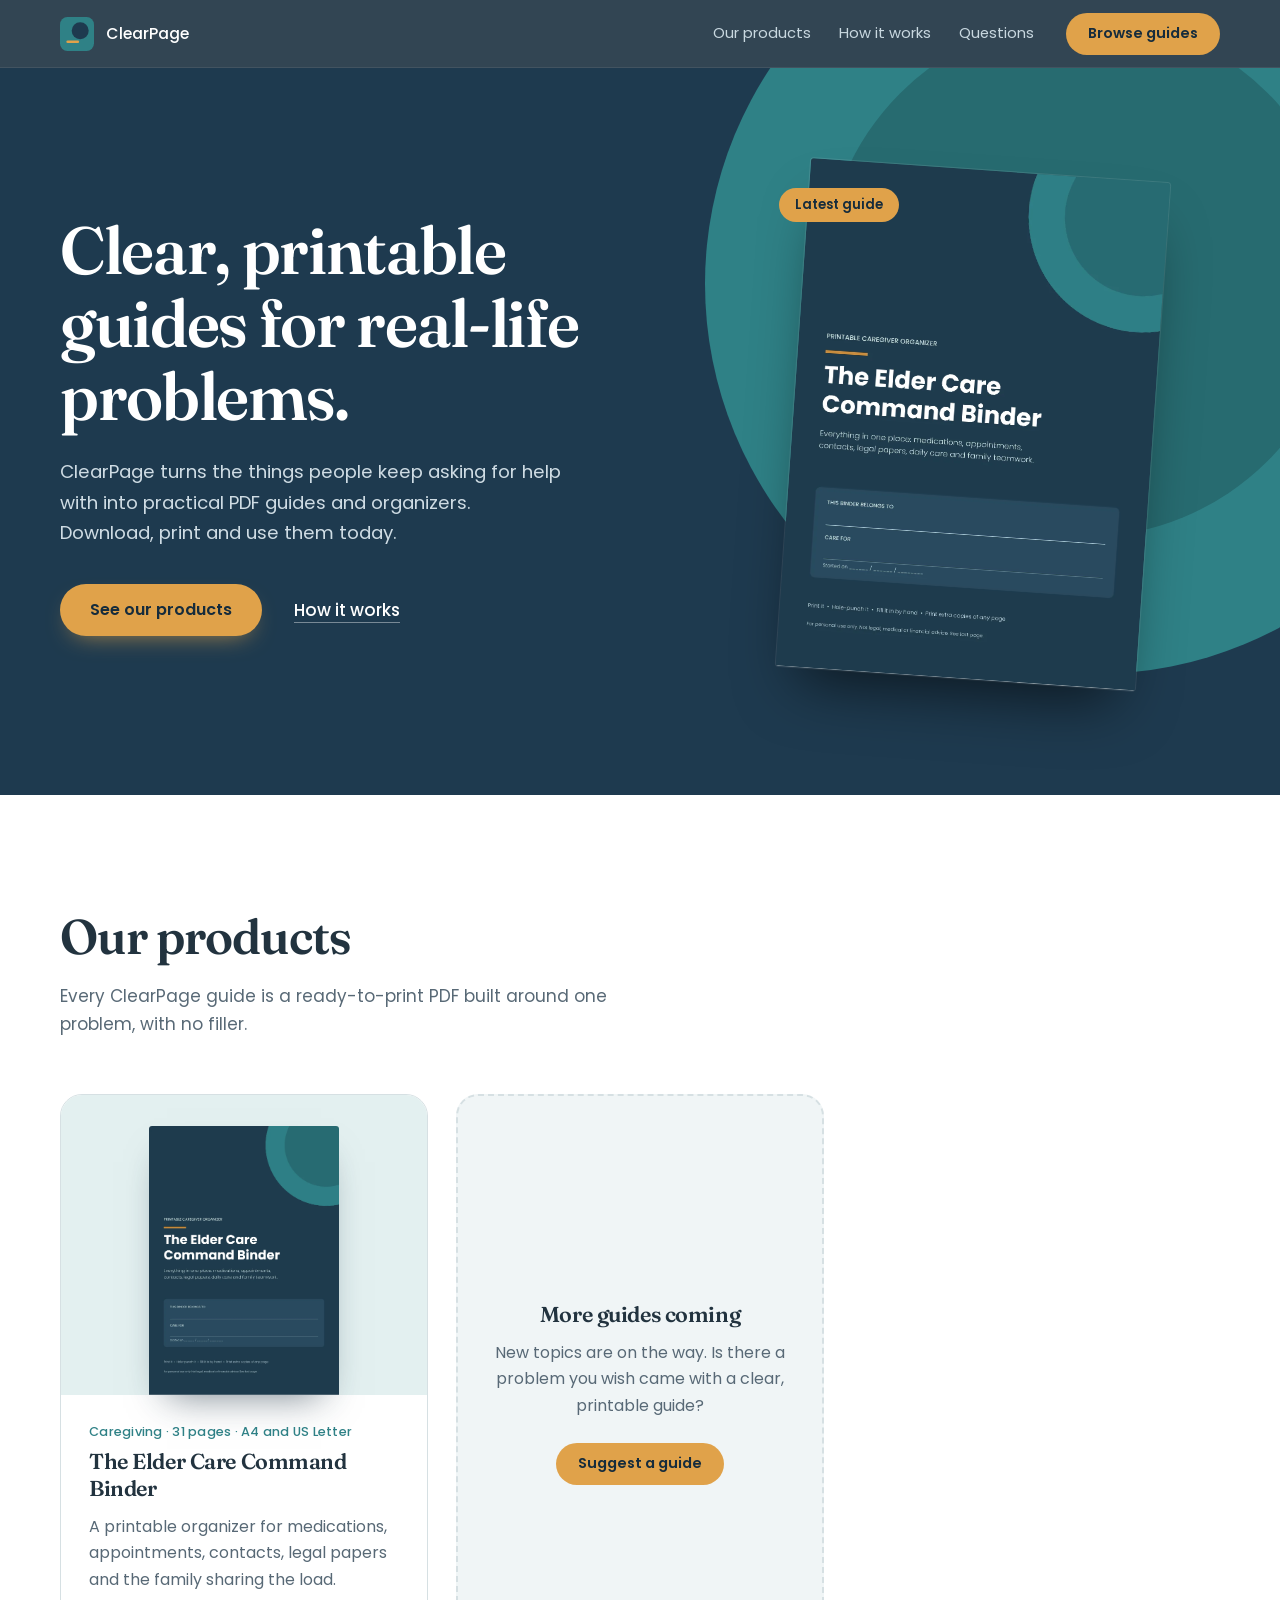
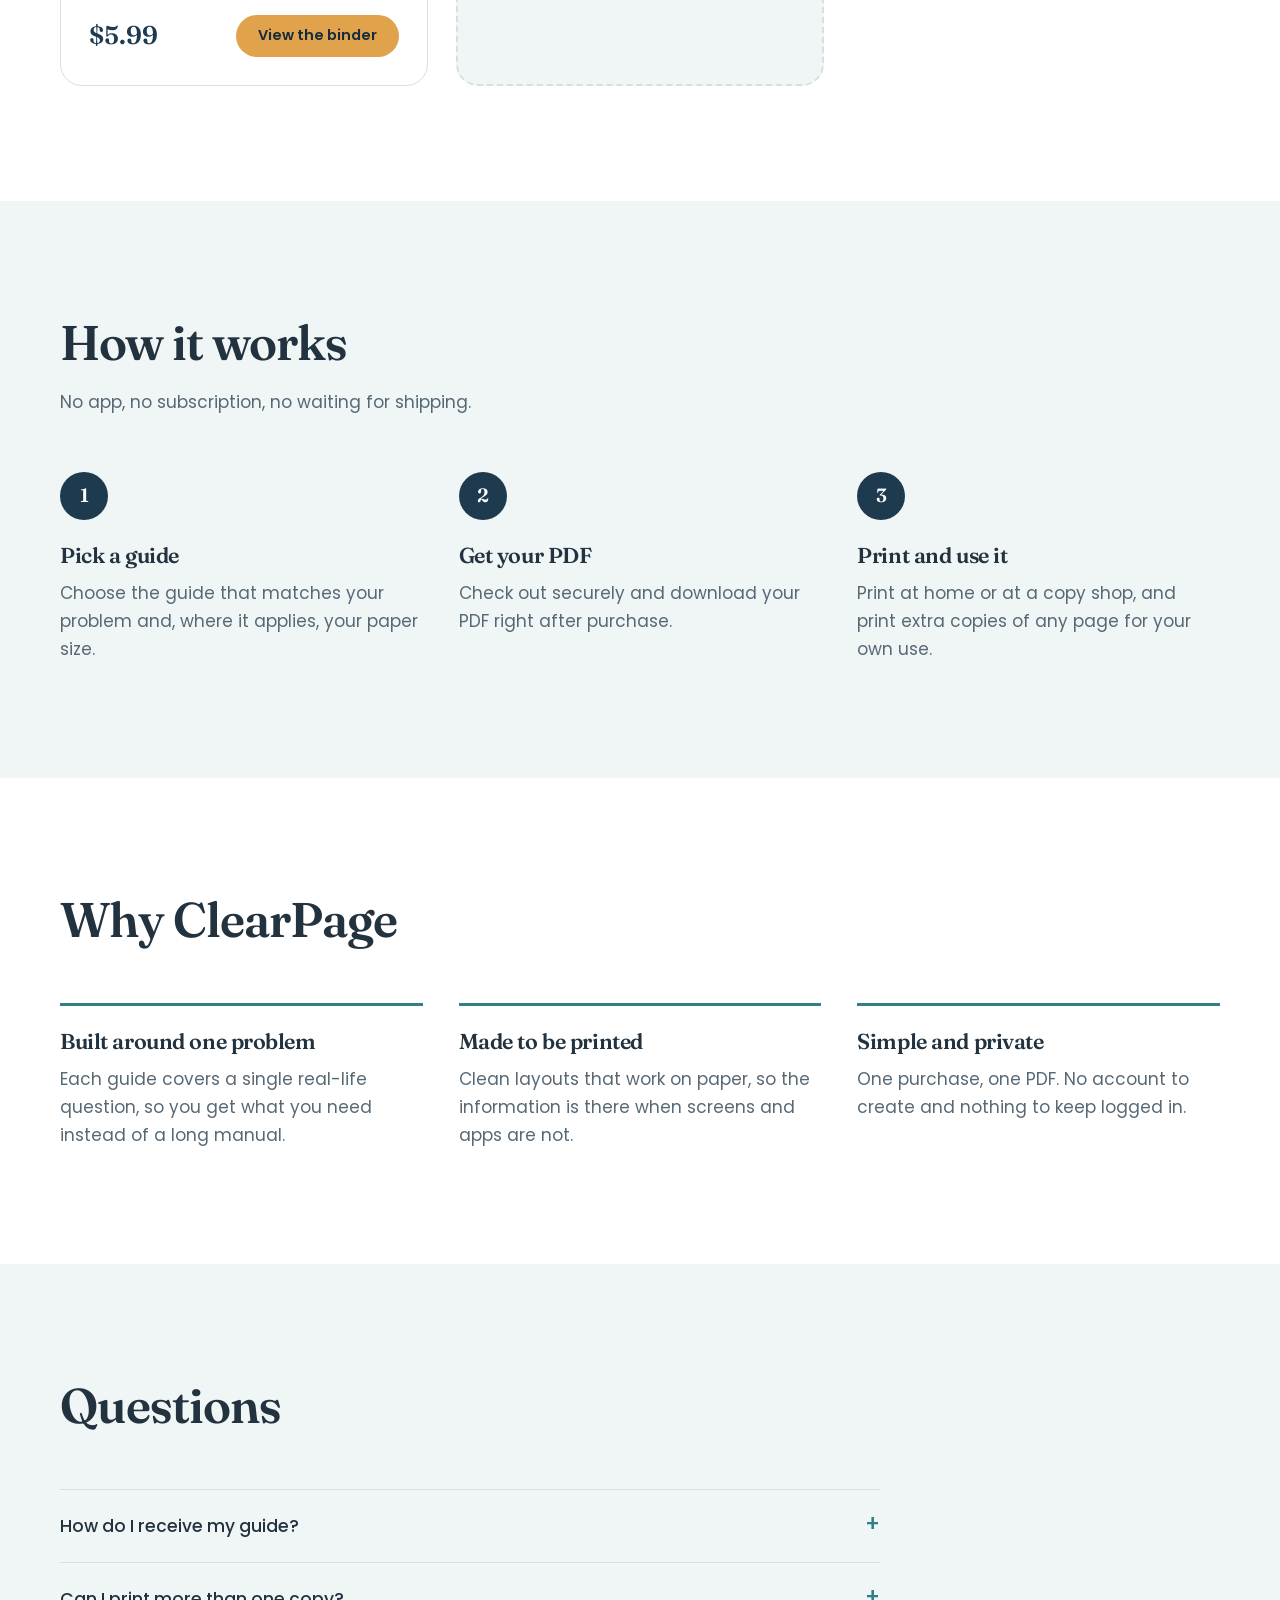
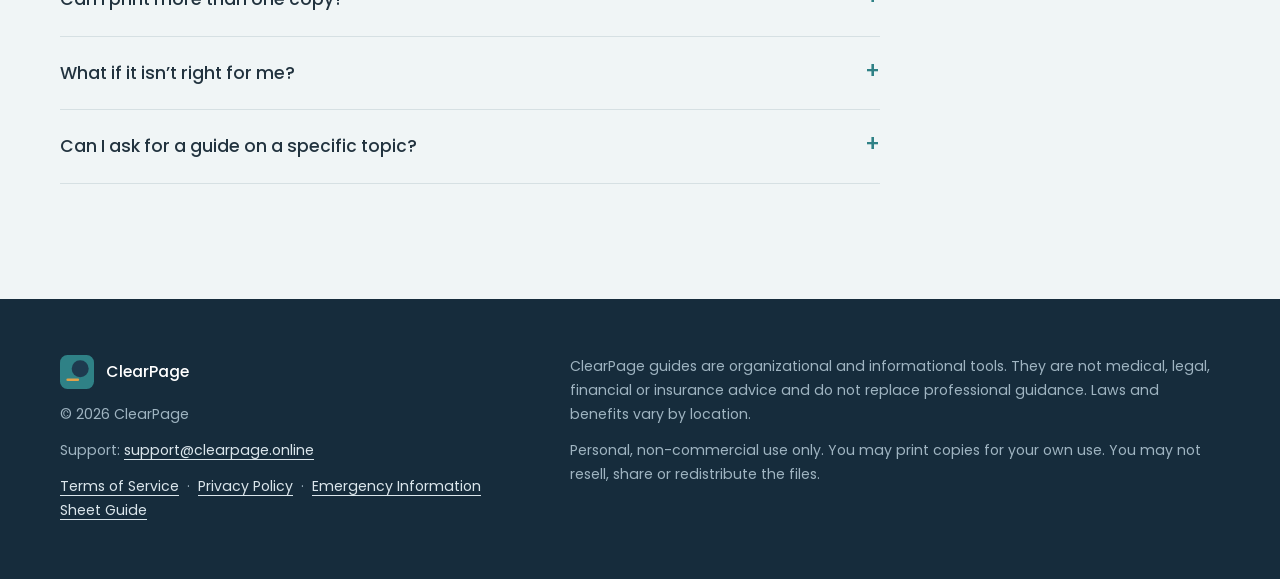
==== index.html @ ba57073b "Add files via upload" ====
<!DOCTYPE html>
<html lang="en">
<head>
<meta charset="utf-8">
<meta name="viewport" content="width=device-width, initial-scale=1">
<title>ClearPage | Clear, printable guides and organizers (PDF)</title>
<meta name="description" content="ClearPage turns real-life problems people keep asking about into practical, printable PDF guides and organizers. Instant download, print and use today.">
<meta name="theme-color" content="#1e3a4f">
<link rel="canonical" href="https://clearpage.online/">
<meta property="og:type" content="website">
<meta property="og:site_name" content="ClearPage">
<meta property="og:url" content="https://clearpage.online/">
<meta property="og:title" content="ClearPage | Clear, printable guides for real-life problems">
<meta property="og:description" content="Practical printable PDF guides and organizers. Instant download, print and use today.">
<meta property="og:image" content="https://clearpage.online/assets/og-home.png">
<meta property="og:image:width" content="1200">
<meta property="og:image:height" content="630">
<meta property="og:image:alt" content="ClearPage: Clear, printable guides for real-life problems.">
<meta name="twitter:card" content="summary_large_image">
<meta name="twitter:title" content="ClearPage | Clear, printable guides for real-life problems">
<meta name="twitter:description" content="Practical printable PDF guides and organizers. Instant download, print and use today.">
<meta name="twitter:image" content="https://clearpage.online/assets/og-home.png">
<link rel="icon" href="data:image/svg+xml,%3Csvg xmlns='http://www.w3.org/2000/svg' viewBox='0 0 64 64'%3E%3Crect width='64' height='64' rx='14' fill='%231e3a4f'/%3E%3Ccircle cx='38' cy='26' r='16' fill='%232f8186'/%3E%3Crect x='12' y='44' width='24' height='5' rx='2.5' fill='%23e0a24a'/%3E%3C/svg%3E">
<link rel="preconnect" href="https://fonts.googleapis.com">
<link rel="preconnect" href="https://fonts.gstatic.com" crossorigin>
<link href="https://fonts.googleapis.com/css2?family=Fraunces:opsz,wght@9..144,500;9..144,600&family=Poppins:wght@300;400;500;600&display=swap" rel="stylesheet">

<style>
:root{
  --ink:#1e3a4f;--ink-deep:#162c3c;--teal:#2f8186;--teal-deep:#276b70;--teal-soft:#e3f0f0;
  --amber:#e0a24a;--amber-hover:#ebb560;--mist:#f0f5f6;--text:#22333f;--muted:#586976;--line:#d6e0e3;
  --serif:"Fraunces",Georgia,"Times New Roman",serif;
  --sans:"Poppins",system-ui,-apple-system,"Segoe UI",Roboto,sans-serif;
  --header-h:68px;
}
*,*::before,*::after{box-sizing:border-box}
html{scroll-behavior:smooth;-webkit-text-size-adjust:100%}
body{margin:0;font-family:var(--sans);font-size:1.0625rem;line-height:1.65;color:var(--text);background:#fff;-webkit-font-smoothing:antialiased}
img{max-width:100%;display:block}
h1,h2,h3,p,ul,ol{margin:0}
ul,ol{padding:0;list-style:none}
section[id]{scroll-margin-top:var(--header-h)}
:focus-visible{outline:3px solid var(--amber);outline-offset:3px}
.wrap{width:min(1160px,100% - 48px);margin-inline:auto}
.sec{padding:clamp(72px,9vw,120px) 0}
.sec-mist{background:var(--mist)}
h1,h2,h3{font-family:var(--serif);font-weight:600;letter-spacing:-.02em;line-height:1.1}
h2{font-size:clamp(2rem,3.8vw,3.1rem)}
h3{font-size:1.35rem;line-height:1.25}
.lede{color:var(--muted);max-width:56ch;margin-top:18px}
.sec-head{margin-bottom:clamp(36px,5vw,56px)}
a{color:inherit}

.btn{display:inline-flex;align-items:center;justify-content:center;min-height:52px;padding:0 30px;border-radius:999px;border:0;background:var(--amber);color:var(--ink-deep);font-weight:600;font-size:1rem;text-decoration:none;cursor:pointer;transition:background .2s,transform .2s;box-shadow:0 10px 24px -12px rgba(224,162,74,.8)}
.btn:hover{background:var(--amber-hover);transform:translateY(-2px)}
.btn-sm{min-height:42px;padding:0 22px;font-size:.9rem;box-shadow:none}
.link{color:#fff;font-weight:500;text-decoration:underline;text-decoration-color:rgba(255,255,255,.4);text-underline-offset:6px}
.link:hover{text-decoration-color:var(--amber)}

/* Header */
.site-header{position:sticky;top:0;z-index:50;height:var(--header-h);background:rgba(22,44,60,.88);backdrop-filter:blur(14px);-webkit-backdrop-filter:blur(14px);border-bottom:1px solid rgba(255,255,255,.08)}
.site-header .wrap{height:100%;display:flex;align-items:center;justify-content:space-between;gap:24px}
.brand{display:flex;align-items:center;gap:12px;color:#fff;text-decoration:none;font-weight:500;font-size:.98rem}
.brand svg{width:34px;height:34px}
.nav{display:flex;align-items:center;gap:32px}
.nav-links{display:flex;gap:28px}
.nav-links a{color:#c9d8e0;text-decoration:none;font-size:.92rem;transition:color .2s}
.nav-links a:hover{color:#fff}

/* Hero */
.hero{position:relative;overflow:hidden;background:var(--ink);color:#fff;padding:clamp(56px,8vw,104px) 0 clamp(72px,9vw,120px)}
.hero::before,.hero::after{content:"";position:absolute;border-radius:50%}
.hero::before{width:min(80vw,780px);aspect-ratio:1;right:-16vw;top:-24%;background:var(--teal)}
.hero::after{width:min(54vw,520px);aspect-ratio:1;right:-5vw;top:-7%;background:var(--teal-deep)}
.hero-grid{position:relative;z-index:1;display:grid;grid-template-columns:1.1fr .9fr;gap:clamp(32px,5vw,72px);align-items:center}
.hero h1{font-size:clamp(2.6rem,5.2vw,4.4rem)}
.hero .lede{color:#cfdce4;font-size:1.15rem;max-width:46ch;margin-top:24px}
.hero-actions{display:flex;flex-wrap:wrap;align-items:center;gap:20px 32px;margin-top:36px}
.hero-art{position:relative;max-width:360px;margin-inline:auto}
.hero-art img{width:100%;height:auto;border-radius:3px;transform:rotate(4deg);box-shadow:0 34px 60px -22px rgba(0,0,0,.6),0 0 0 1px rgba(255,255,255,.1)}
.badge{position:absolute;left:-14px;top:18px;z-index:2;background:var(--amber);color:var(--ink-deep);font-weight:600;font-size:.82rem;padding:6px 16px;border-radius:999px}

/* Steps */
.steps{display:grid;grid-template-columns:repeat(3,1fr);gap:36px}
.step-n{width:48px;height:48px;border-radius:50%;background:var(--ink);color:#fff;display:grid;place-items:center;font-family:var(--serif);font-weight:600;font-size:1.2rem}
.steps h3{margin-top:22px}
.steps p{color:var(--muted);margin-top:10px}

/* Products */
.products{display:grid;grid-template-columns:repeat(auto-fill,minmax(300px,1fr));gap:28px}
.pcard{display:flex;flex-direction:column;background:#fff;border:1px solid var(--line);border-radius:22px;overflow:hidden;transition:transform .25s,box-shadow .25s}
.pcard:hover{transform:translateY(-4px);box-shadow:0 24px 40px -24px rgba(22,44,60,.4)}
.pcard-art{display:flex;align-items:flex-end;justify-content:center;height:300px;padding:28px 24px 0;background:var(--teal-soft)}
.pcard-art img{width:190px;height:auto;border-radius:3px 3px 0 0;box-shadow:0 18px 36px -18px rgba(22,44,60,.6)}
.pcard-body{display:flex;flex-direction:column;flex:1;padding:26px 28px 28px}
.tag{font-size:.8rem;font-weight:500;color:var(--teal);letter-spacing:.02em}
.pcard h3{margin-top:6px}
.pcard p{color:var(--muted);margin-top:12px;font-size:1rem;flex:1}
.pcard .meta{display:flex;align-items:center;justify-content:space-between;gap:16px;margin-top:22px}
.price{font-family:var(--serif);font-weight:600;font-size:1.6rem;color:var(--ink);line-height:1}
.price small{font-family:var(--sans);font-weight:400;font-size:.8rem;color:var(--muted)}
.pcard-soon{border:2px dashed var(--line);background:var(--mist);justify-content:center;text-align:center;padding:40px 28px}
.pcard-soon:hover{transform:none;box-shadow:none}
.pcard-soon p{flex:0;margin-inline:auto;max-width:34ch}
.pcard-soon .btn{margin:24px auto 0}

/* Why */
.why{display:grid;grid-template-columns:repeat(3,1fr);gap:36px}
.why li{border-top:3px solid var(--teal);padding-top:22px}
.why p{color:var(--muted);margin-top:10px}

/* FAQ */
.faq{max-width:820px}
.faq details{border-top:1px solid var(--line)}
.faq details:last-child{border-bottom:1px solid var(--line)}
.faq summary{padding:22px 0;cursor:pointer;font-weight:500;font-size:1.08rem;list-style:none;display:flex;justify-content:space-between;gap:24px}
.faq summary::-webkit-details-marker{display:none}
.faq summary::after{content:"+";color:var(--teal);font-size:1.4rem;line-height:1;transition:transform .25s}
.faq details[open] summary::after{transform:rotate(45deg)}
.faq details p{padding:0 48px 24px 0;color:var(--muted)}

/* Footer */
.site-footer{background:var(--ink-deep);color:#9fb4c1;padding:56px 0;font-size:.88rem;line-height:1.7}
.footer-grid{display:grid;grid-template-columns:minmax(0,.8fr) minmax(0,1.2fr);gap:clamp(32px,6vw,96px)}
.site-footer .brand{margin-bottom:14px}
.site-footer p+p{margin-top:12px}
.foot-link{color:#dbe6ec;text-underline-offset:4px}
.foot-link:hover{color:#fff}

@media (max-width:960px){
  .nav-links{display:none}
  .hero-grid,.footer-grid{grid-template-columns:1fr}
  .hero::before{right:-34vw;top:-8%}
  .hero::after{right:-18vw;top:6%}
  .steps,.why{grid-template-columns:1fr;gap:32px}
  .hero-art{max-width:280px}
}
@media (max-width:560px){
  body{font-size:1rem}
  .wrap{width:min(1160px,100% - 40px)}
  .brand span{display:none}
  .faq details p{padding-right:0}
}
@media (prefers-reduced-motion:reduce){html{scroll-behavior:auto}.btn,.pcard{transition:none}}
</style>
</head>

<body>

<header class="site-header">
  <div class="wrap">
    <a class="brand" href="/" aria-label="ClearPage home">
      <svg viewBox="0 0 64 64" aria-hidden="true"><rect width="64" height="64" rx="14" fill="#2f8186"/><circle cx="38" cy="26" r="16" fill="#1e3a4f"/><rect x="12" y="44" width="24" height="5" rx="2.5" fill="#e0a24a"/></svg>
      <span>ClearPage</span>
    </a>
    <nav class="nav" aria-label="Main">
      <div class="nav-links">
        <a href="#products">Our products</a>
        <a href="#how">How it works</a>
        <a href="#faq">Questions</a>
      </div>
      <a class="btn btn-sm" href="#products">Browse guides</a>
    </nav>
  </div>
</header>

<main id="top">

  <!-- Hero -->
  <section class="hero">
    <div class="wrap hero-grid">
      <div>
        <h1>Clear, printable guides for real-life problems.</h1>
        <p class="lede">ClearPage turns the things people keep asking for help with into practical PDF guides and organizers. Download, print and use them today.</p>
        <div class="hero-actions">
          <a class="btn" href="#products">See our products</a>
          <a class="link" href="#how">How it works</a>
        </div>
      </div>
      <div class="hero-art">
        <span class="badge">Latest guide</span>
        <img src="assets/cover-a4.webp" width="1075" height="1521" alt="Cover of The Elder Care Command Binder" fetchpriority="high">
      </div>
    </div>
  </section>

  <!-- Products -->
  <section class="sec" id="products">
    <div class="wrap">
      <div class="sec-head">
        <h2>Our products</h2>
        <p class="lede">Every ClearPage guide is a ready-to-print PDF built around one problem, with no filler.</p>
      </div>
      <div class="products">
        <article class="pcard">
          <div class="pcard-art"><img src="assets/cover-a4.webp" width="1075" height="1521" loading="lazy" alt="The Elder Care Command Binder cover"></div>
          <div class="pcard-body">
            <span class="tag">Caregiving &middot; 31 pages &middot; A4 and US Letter</span>
            <h3>The Elder Care Command Binder</h3>
            <p>A printable organizer for medications, appointments, contacts, legal papers and the family sharing the load.</p>
            <div class="meta">
              <span class="price">$5.99</span>
              <a class="btn btn-sm" href="elder-care-command-binder.html">View the binder</a>
            </div>
          </div>
        </article>

        <article class="pcard pcard-soon">
          <h3>More guides coming</h3>
          <p>New topics are on the way. Is there a problem you wish came with a clear, printable guide?</p>
          <a class="btn btn-sm" href="mailto:support@clearpage.online?subject=Guide%20request">Suggest a guide</a>
        </article>
      </div>
    </div>
  </section>

  <!-- How it works -->
  <section class="sec sec-mist" id="how">
    <div class="wrap">
      <div class="sec-head">
        <h2>How it works</h2>
        <p class="lede">No app, no subscription, no waiting for shipping.</p>
      </div>
      <ol class="steps">
        <li><div class="step-n">1</div><h3>Pick a guide</h3><p>Choose the guide that matches your problem and, where it applies, your paper size.</p></li>
        <li><div class="step-n">2</div><h3>Get your PDF</h3><p>Check out securely and download your PDF right after purchase.</p></li>
        <li><div class="step-n">3</div><h3>Print and use it</h3><p>Print at home or at a copy shop, and print extra copies of any page for your own use.</p></li>
      </ol>
    </div>
  </section>

  <!-- Why -->
  <section class="sec">
    <div class="wrap">
      <div class="sec-head"><h2>Why ClearPage</h2></div>
      <ul class="why">
        <li><h3>Built around one problem</h3><p>Each guide covers a single real-life question, so you get what you need instead of a long manual.</p></li>
        <li><h3>Made to be printed</h3><p>Clean layouts that work on paper, so the information is there when screens and apps are not.</p></li>
        <li><h3>Simple and private</h3><p>One purchase, one PDF. No account to create and nothing to keep logged in.</p></li>
      </ul>
    </div>
  </section>

  <!-- FAQ -->
  <section class="sec sec-mist" id="faq">
    <div class="wrap">
      <div class="sec-head"><h2>Questions</h2></div>
      <div class="faq">
        <details>
          <summary>How do I receive my guide?</summary>
          <p>Checkout is handled securely by Creem. After purchase you download your PDF, then print it whenever you like.</p>
        </details>
        <details>
          <summary>Can I print more than one copy?</summary>
          <p>Yes. You may print as many copies as you need for your own personal use. The file may not be resold, shared or redistributed. See the <a href="terms.html">Terms of Service</a> for details.</p>
        </details>
        <details>
          <summary>What if it isn&rsquo;t right for me?</summary>
          <p>Our <a href="terms.html#refunds">refund policy</a> explains how refunds work. If you have a question first, write to <a href="mailto:support@clearpage.online">support@clearpage.online</a>.</p>
        </details>
        <details>
          <summary>Can I ask for a guide on a specific topic?</summary>
          <p>Yes. Email us at <a href="mailto:support@clearpage.online?subject=Guide%20request">support@clearpage.online</a> with the problem you need solved. We use your suggestions to decide what to make next.</p>
        </details>
      </div>
    </div>
  </section>

</main>

<footer class="site-footer">
  <div class="wrap footer-grid">
    <div>
      <a class="brand" href="/">
        <svg viewBox="0 0 64 64" aria-hidden="true"><rect width="64" height="64" rx="14" fill="#2f8186"/><circle cx="38" cy="26" r="16" fill="#1e3a4f"/><rect x="12" y="44" width="24" height="5" rx="2.5" fill="#e0a24a"/></svg>
        <span>ClearPage</span>
      </a>
      <p>&copy; 2026 ClearPage</p>
      <p>Support: <a class="foot-link" href="mailto:support@clearpage.online">support@clearpage.online</a></p>
      <p><a class="foot-link" href="terms.html">Terms of Service</a> &nbsp;&middot;&nbsp; <a class="foot-link" href="privacy.html">Privacy Policy</a> &nbsp;&middot;&nbsp; <a class="foot-link" href="/emergency-information-sheet/">Emergency Information Sheet Guide</a></p>
    </div>
    <div>
      <p>ClearPage guides are organizational and informational tools. They are not medical, legal, financial or insurance advice and do not replace professional guidance. Laws and benefits vary by location.</p>
      <p>Personal, non-commercial use only. You may print copies for your own use. You may not resell, share or redistribute the files.</p>
    </div>
  </div>
</footer>

</body>
</html>
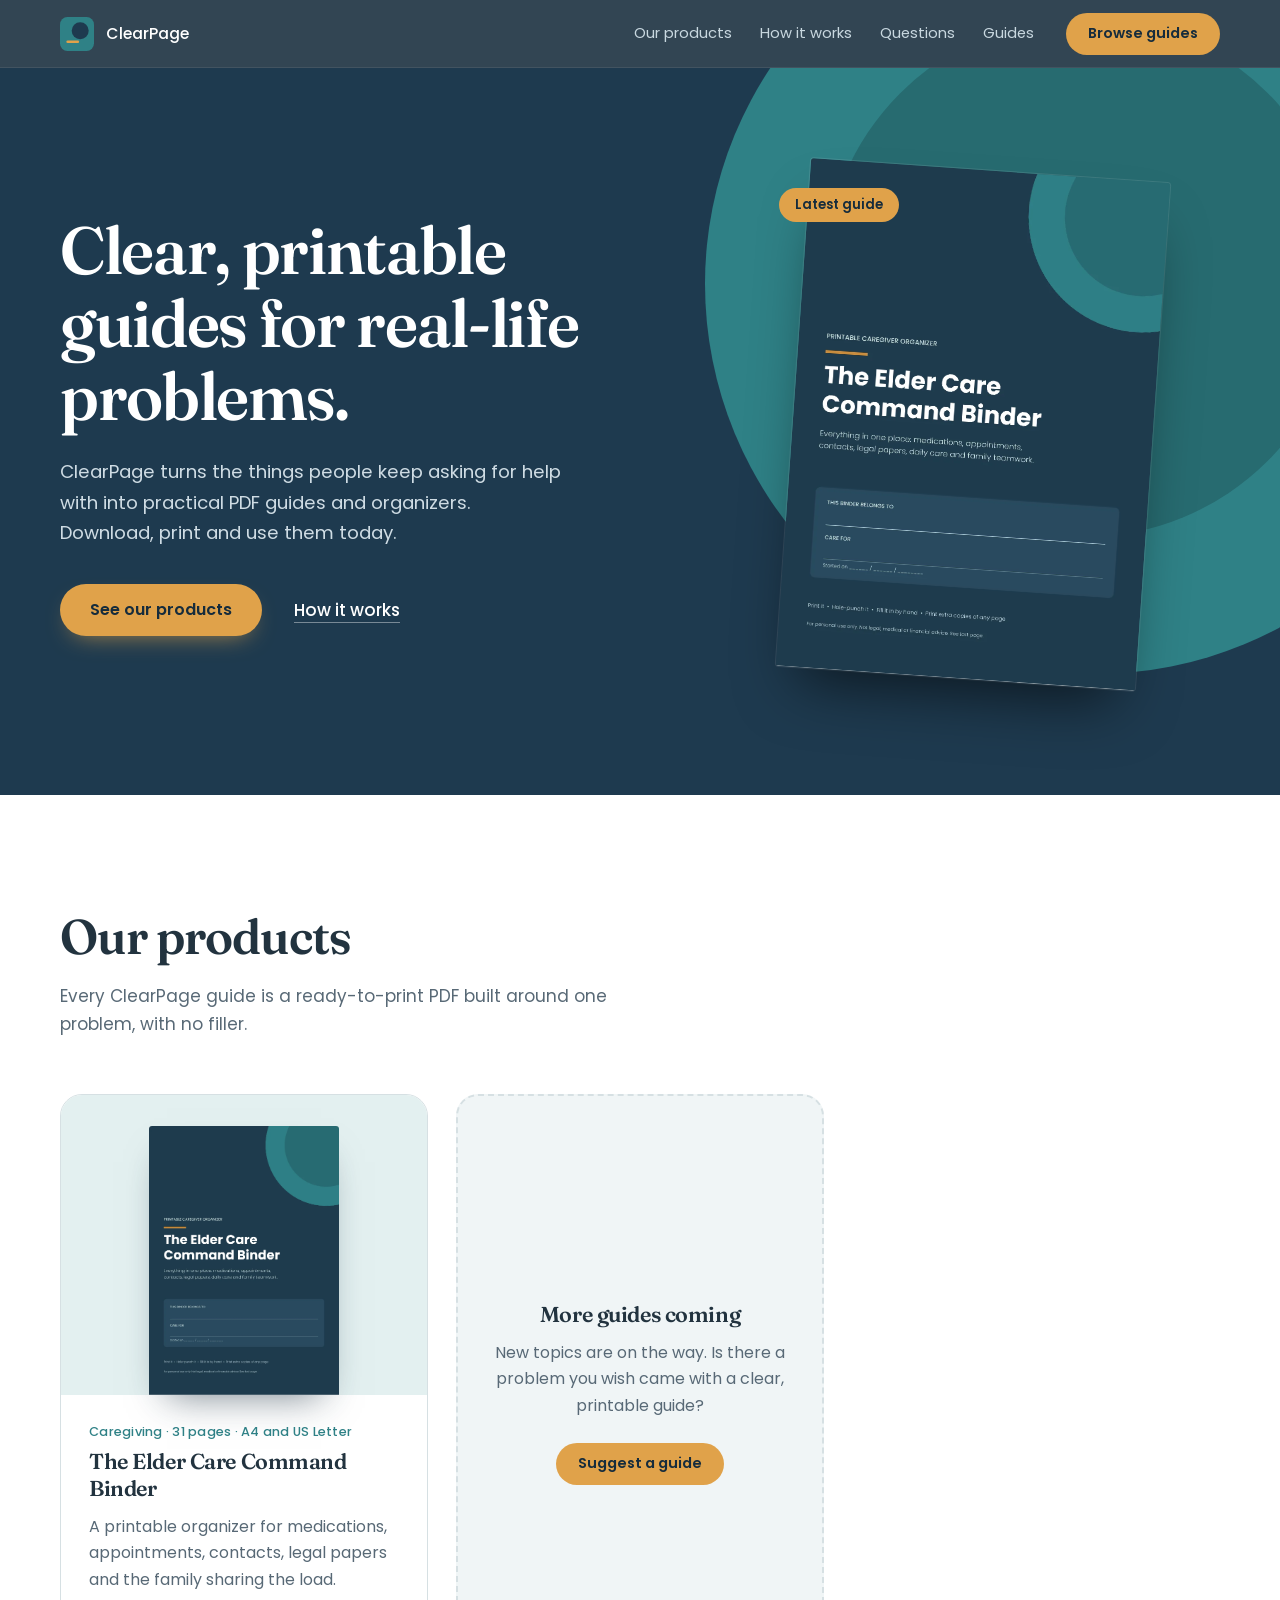
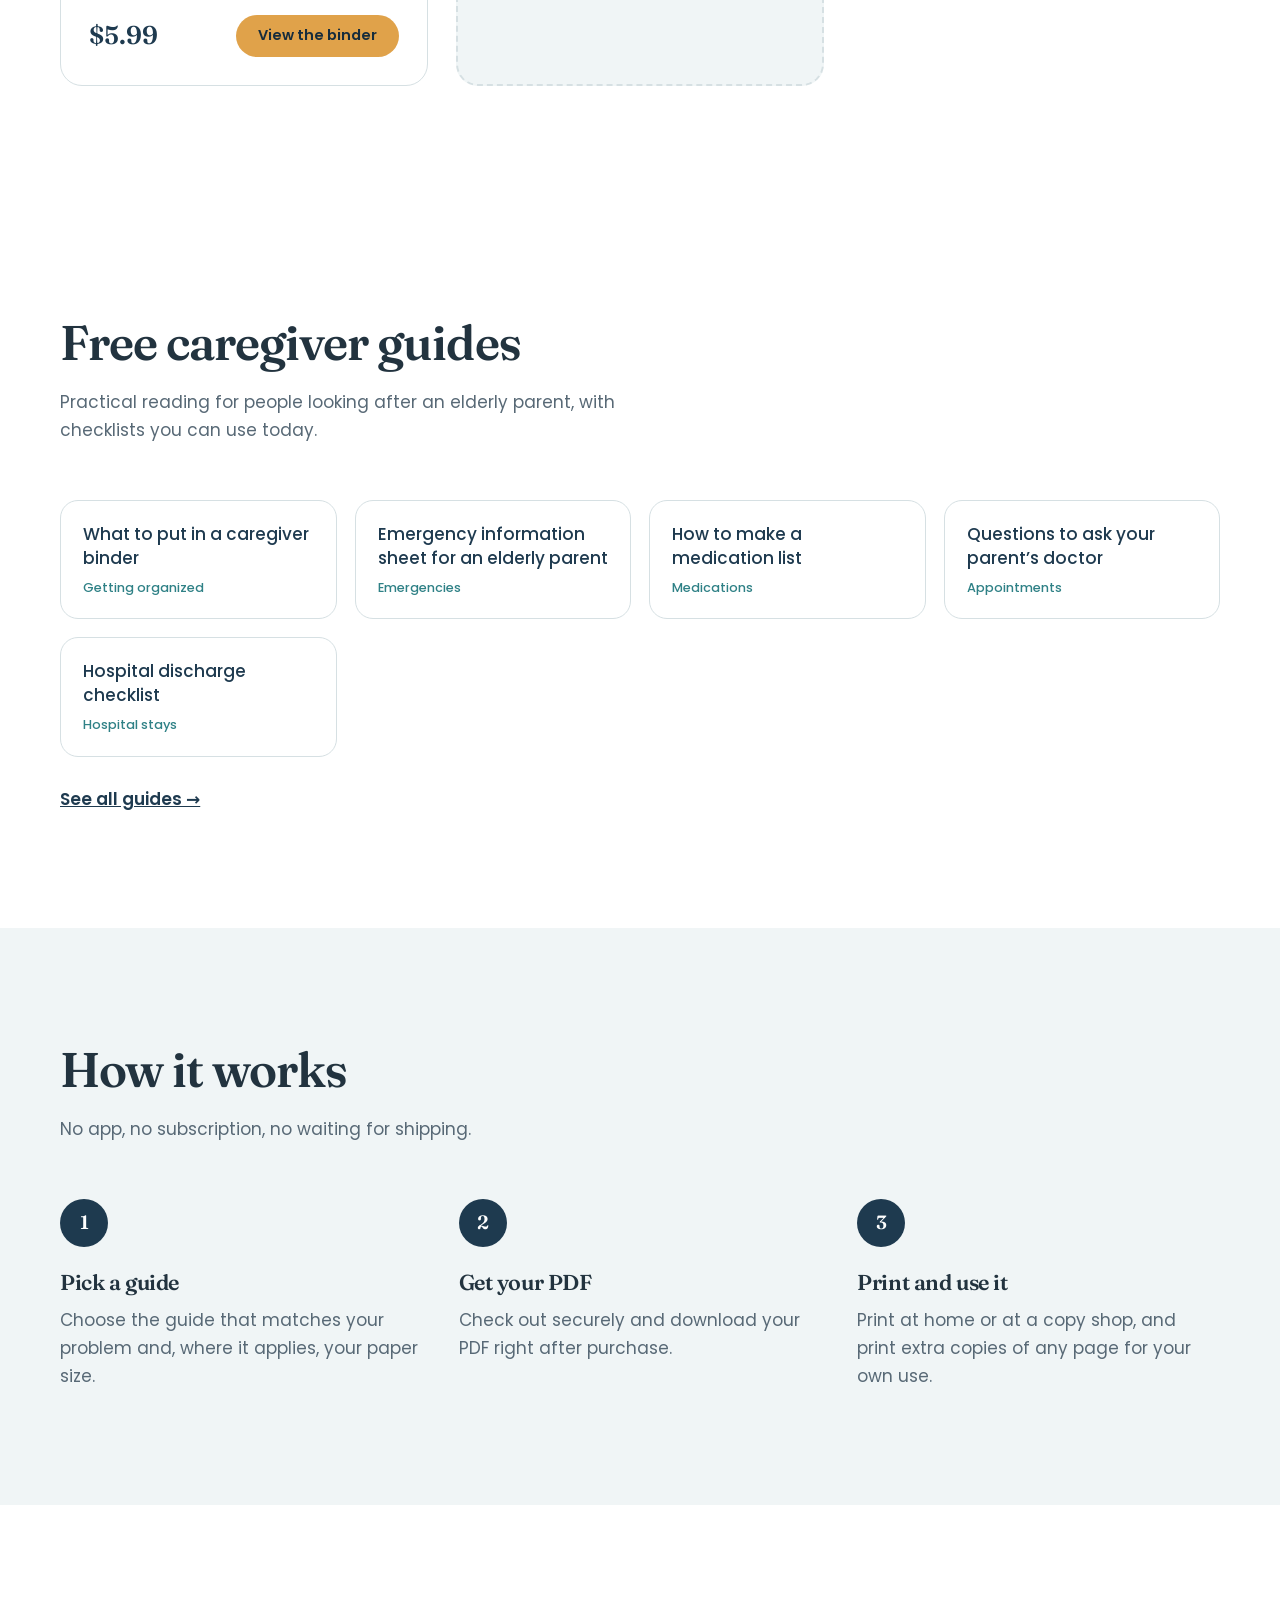
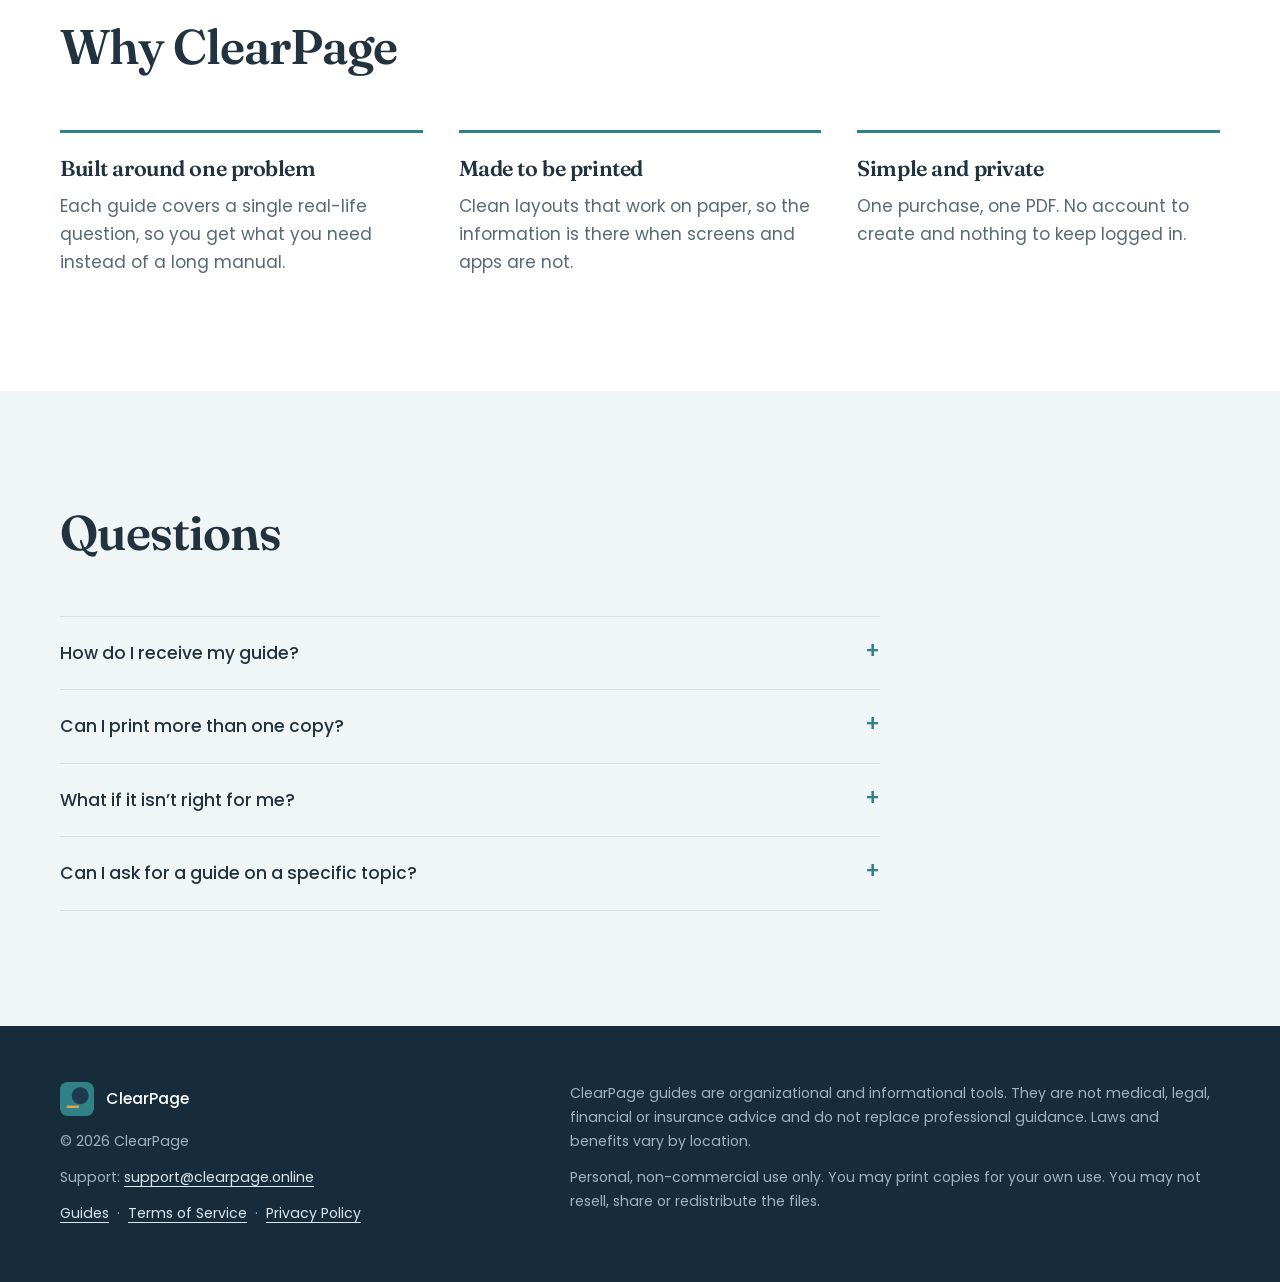
==== commit 57ca02af: "Upgrade site: guides hub, four new guides, product schema, trust cues - Add shared assets/guide.css " ====
--- a/index.html
+++ b/index.html
@@ -20,7 +20,43 @@
 <meta name="twitter:title" content="ClearPage | Clear, printable guides for real-life problems">
 <meta name="twitter:description" content="Practical printable PDF guides and organizers. Instant download, print and use today.">
 <meta name="twitter:image" content="https://clearpage.online/assets/og-home.png">
-<link rel="icon" href="data:image/svg+xml,%3Csvg xmlns='http://www.w3.org/2000/svg' viewBox='0 0 64 64'%3E%3Crect width='64' height='64' rx='14' fill='%231e3a4f'/%3E%3Ccircle cx='38' cy='26' r='16' fill='%232f8186'/%3E%3Crect x='12' y='44' width='24' height='5' rx='2.5' fill='%23e0a24a'/%3E%3C/svg%3E">
+
+<script type="application/ld+json">
+{
+  "@context": "https://schema.org",
+  "@graph": [
+    {
+      "@type": "Organization",
+      "@id": "https://clearpage.online/#org",
+      "name": "ClearPage",
+      "url": "https://clearpage.online/",
+      "logo": "https://clearpage.online/apple-touch-icon.png",
+      "contactPoint": {
+        "@type": "ContactPoint",
+        "contactType": "customer support",
+        "email": "support@clearpage.online"
+      }
+    },
+    {
+      "@type": "WebSite",
+      "@id": "https://clearpage.online/#site",
+      "name": "ClearPage",
+      "url": "https://clearpage.online/",
+      "description": "Clear, printable guides and organizers for real-life problems.",
+      "publisher": {
+        "@id": "https://clearpage.online/#org"
+      }
+    }
+  ]
+}
+</script>
+
+<link rel="icon" href="/favicon.ico" sizes="48x48">
+<link rel="icon" href="/favicon.svg" type="image/svg+xml">
+<link rel="apple-touch-icon" href="/apple-touch-icon.png">
+<script>
+(function(){var p=location.pathname;if(/\.html$/.test(p)){history.replaceState(null,"",p.replace(/index\.html$/,"").replace(/\.html$/,"")+location.search+location.hash)}})();
+</script>
 <link rel="preconnect" href="https://fonts.googleapis.com">
 <link rel="preconnect" href="https://fonts.gstatic.com" crossorigin>
 <link href="https://fonts.googleapis.com/css2?family=Fraunces:opsz,wght@9..144,500;9..144,600&family=Poppins:wght@300;400;500;600&display=swap" rel="stylesheet">
@@ -141,7 +177,12 @@
   .brand span{display:none}
   .faq details p{padding-right:0}
 }
-@media (prefers-reduced-motion:reduce){html{scroll-behavior:auto}.btn,.pcard{transition:none}}
+.guide-links{display:grid;grid-template-columns:repeat(auto-fill,minmax(220px,1fr));gap:18px}
+.guide-links a{display:block;background:#fff;border:1px solid var(--line);border-radius:18px;padding:22px;text-decoration:none;color:var(--ink);font-weight:500;line-height:1.4;transition:transform .2s,box-shadow .2s,border-color .2s}
+.guide-links a:hover{transform:translateY(-3px);border-color:var(--teal);box-shadow:0 18px 30px -22px rgba(22,44,60,.5)}
+.guide-links small{display:block;margin-top:8px;color:var(--teal);font-weight:500;font-size:.8rem}
+.more-link{display:inline-block;margin-top:28px;font-weight:600;color:var(--ink)}
+@media (prefers-reduced-motion:reduce){html{scroll-behavior:auto}.btn,.pcard,.guide-links a{transition:none}}
 </style>
 </head>
 
@@ -158,6 +199,7 @@
         <a href="#products">Our products</a>
         <a href="#how">How it works</a>
         <a href="#faq">Questions</a>
+        <a href="/guides/">Guides</a>
       </div>
       <a class="btn btn-sm" href="#products">Browse guides</a>
     </nav>
@@ -200,7 +242,7 @@
             <p>A printable organizer for medications, appointments, contacts, legal papers and the family sharing the load.</p>
             <div class="meta">
               <span class="price">$5.99</span>
-              <a class="btn btn-sm" href="elder-care-command-binder.html">View the binder</a>
+              <a class="btn btn-sm" href="/elder-care-command-binder">View the binder</a>
             </div>
           </div>
         </article>
@@ -211,6 +253,24 @@
           <a class="btn btn-sm" href="mailto:support@clearpage.online?subject=Guide%20request">Suggest a guide</a>
         </article>
       </div>
+    </div>
+  </section>
+
+  <!-- Guides -->
+  <section class="sec" id="guides">
+    <div class="wrap">
+      <div class="sec-head">
+        <h2>Free caregiver guides</h2>
+        <p class="lede">Practical reading for people looking after an elderly parent, with checklists you can use today.</p>
+      </div>
+      <div class="guide-links">
+        <a href="/caregiver-binder-what-to-include/">What to put in a caregiver binder<small>Getting organized</small></a>
+        <a href="/emergency-information-sheet/">Emergency information sheet for an elderly parent<small>Emergencies</small></a>
+        <a href="/medication-list-for-elderly-parent/">How to make a medication list<small>Medications</small></a>
+        <a href="/questions-to-ask-your-parents-doctor/">Questions to ask your parent&rsquo;s doctor<small>Appointments</small></a>
+        <a href="/hospital-discharge-checklist/">Hospital discharge checklist<small>Hospital stays</small></a>
+      </div>
+      <a class="more-link" href="/guides/">See all guides &rarr;</a>
     </div>
   </section>
 
@@ -252,11 +312,11 @@
         </details>
         <details>
           <summary>Can I print more than one copy?</summary>
-          <p>Yes. You may print as many copies as you need for your own personal use. The file may not be resold, shared or redistributed. See the <a href="terms.html">Terms of Service</a> for details.</p>
+          <p>Yes. You may print as many copies as you need for your own personal use. The file may not be resold, shared or redistributed. See the <a href="/terms">Terms of Service</a> for details.</p>
         </details>
         <details>
           <summary>What if it isn&rsquo;t right for me?</summary>
-          <p>Our <a href="terms.html#refunds">refund policy</a> explains how refunds work. If you have a question first, write to <a href="mailto:support@clearpage.online">support@clearpage.online</a>.</p>
+          <p>Our <a href="/terms#refunds">refund policy</a> explains how refunds work. If you have a question first, write to <a href="mailto:support@clearpage.online">support@clearpage.online</a>.</p>
         </details>
         <details>
           <summary>Can I ask for a guide on a specific topic?</summary>
@@ -277,7 +337,7 @@
       </a>
       <p>&copy; 2026 ClearPage</p>
       <p>Support: <a class="foot-link" href="mailto:support@clearpage.online">support@clearpage.online</a></p>
-      <p><a class="foot-link" href="terms.html">Terms of Service</a> &nbsp;&middot;&nbsp; <a class="foot-link" href="privacy.html">Privacy Policy</a> &nbsp;&middot;&nbsp; <a class="foot-link" href="/emergency-information-sheet/">Emergency Information Sheet Guide</a></p>
+      <p><a class="foot-link" href="/guides/">Guides</a> &nbsp;&middot;&nbsp; <a class="foot-link" href="/terms">Terms of Service</a> &nbsp;&middot;&nbsp; <a class="foot-link" href="/privacy">Privacy Policy</a></p>
     </div>
     <div>
       <p>ClearPage guides are organizational and informational tools. They are not medical, legal, financial or insurance advice and do not replace professional guidance. Laws and benefits vary by location.</p>
